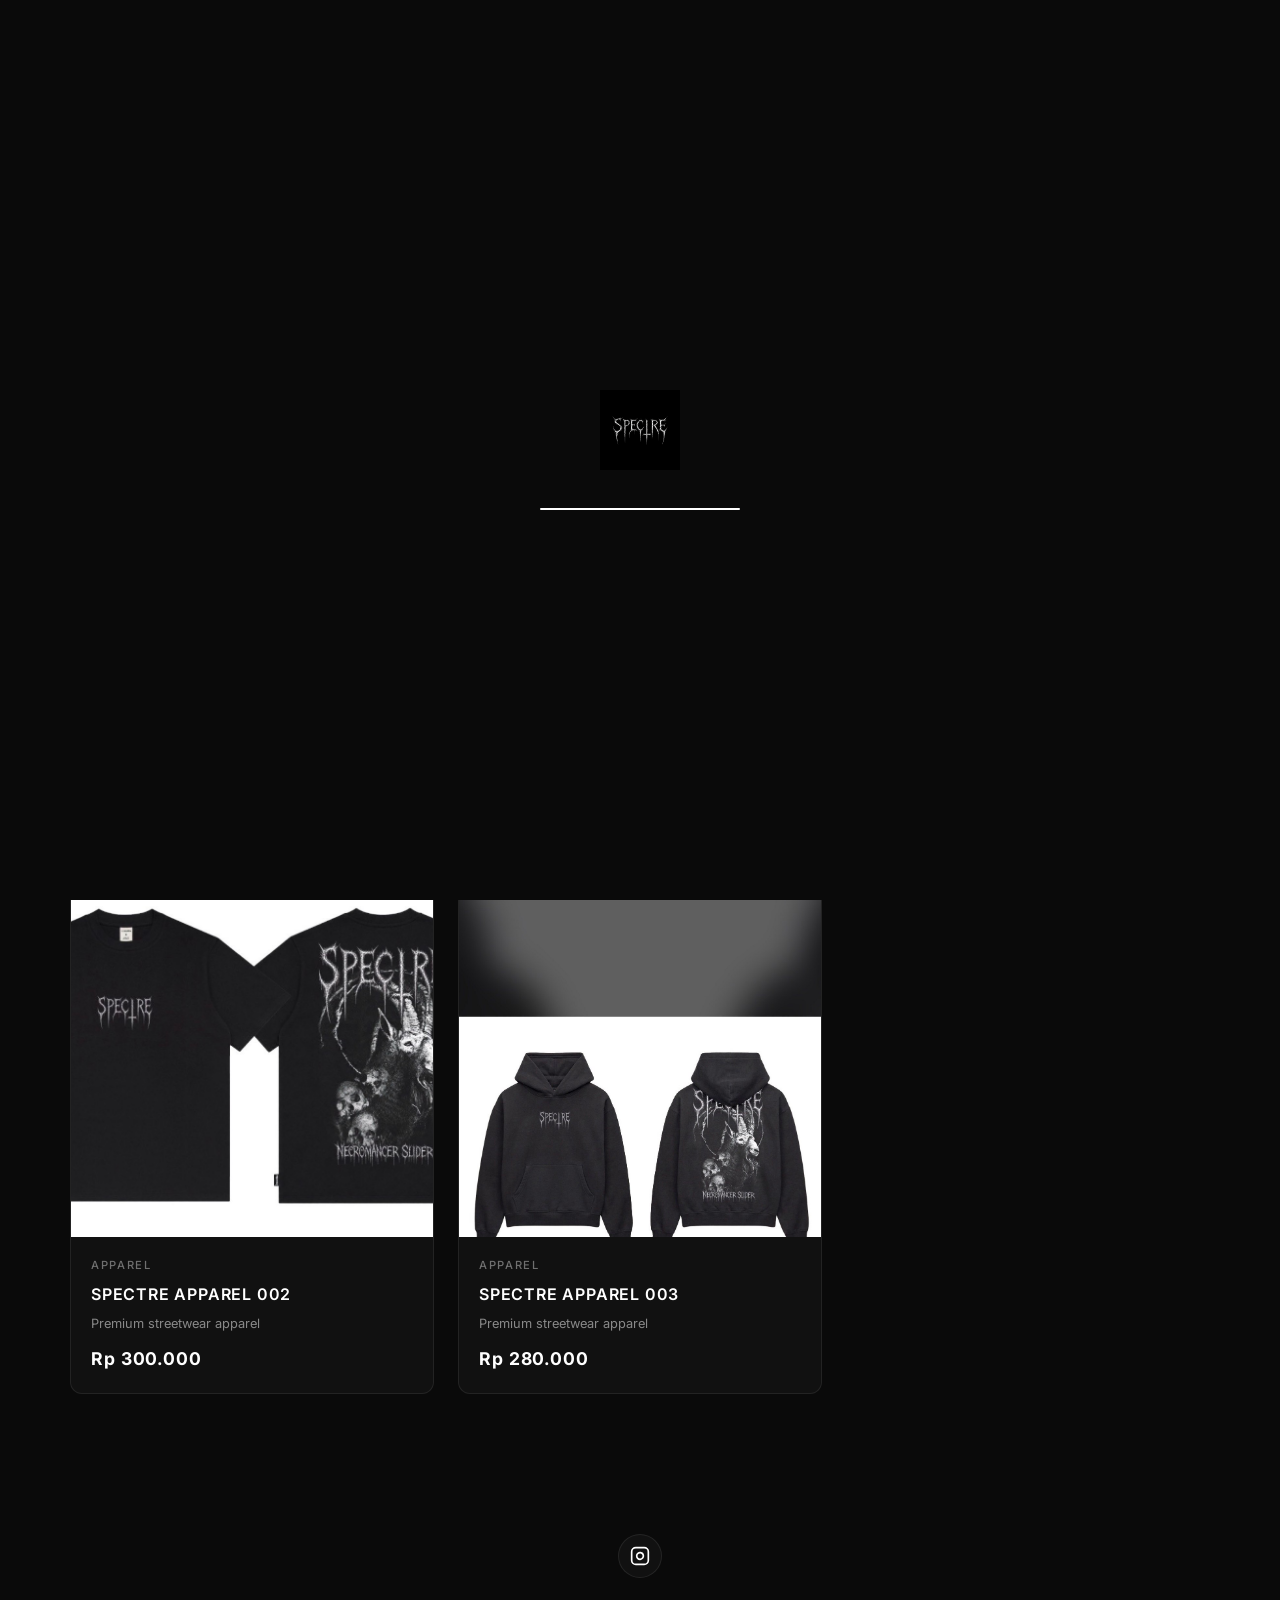
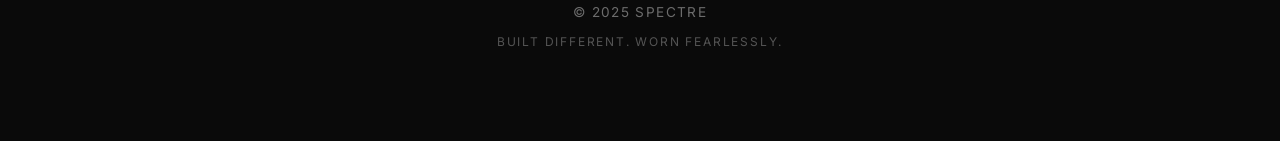
==== catalog.html @ 104fd8a3 "Add catalog page and product system" ====
<!DOCTYPE html>
<html lang="en">
<head>
    <meta charset="UTF-8">
    <meta name="viewport" content="width=device-width, initial-scale=1.0">
    <meta http-equiv="X-UA-Compatible" content="IE=edge">
    
    <!-- Primary Meta Tags -->
    <title>CATALOG | SPECTRE</title>
    <meta name="title" content="CATALOG | SPECTRE">
    <meta name="description" content="SPECTRE Catalog - Browse our complete collection of skateboards, apparel, stickers, and accessories. Built Different. Worn Fearlessly.">
    <meta name="keywords" content="SPECTRE, spectreskate, skateboarding, streetwear, skate decks, premium streetwear, catalog, shop">
    <meta name="author" content="SPECTRE">
    
    <!-- Canonical URL -->
    <link rel="canonical" href="https://spectreskate.com/catalog.html">
    
    <!-- Favicon -->
    <link rel="icon" type="image/png" sizes="32x32" href="assets/images/favicon-32x32.png">
    <link rel="icon" type="image/png" sizes="16x16" href="assets/images/favicon-16x16.png">
    <link rel="icon" type="image/x-icon" href="assets/images/favicon.ico">
    <link rel="apple-touch-icon" sizes="180x180" href="assets/images/apple-touch-icon.png">
    
    <!-- CSS -->
    <link rel="stylesheet" href="catalog.css">
    
    <!-- Preconnect for performance -->
    <link rel="preconnect" href="https://fonts.googleapis.com">
    <link rel="preconnect" href="https://fonts.gstatic.com" crossorigin>
    <link href="https://fonts.googleapis.com/css2?family=Inter:wght@300;400;500;600;700;800;900&display=swap" rel="stylesheet">
</head>
<body>
    <!-- Loading Screen -->
    <div id="loadingScreen">
        <div class="loading-content">
            <img src="assets/images/logo.png" alt="SPECTRE" class="loading-logo">
            <div class="loading-progress">
                <div class="progress-bar" id="loadingProgress"></div>
            </div>
        </div>
    </div>

    <!-- Background Effects -->
    <div class="background-effects">
        <div class="glow-effect"></div>
        <div class="particles" id="particles"></div>
    </div>

    <!-- Main Container -->
    <div class="container">
        <!-- Header -->
        <header class="catalog-header">
            <div class="header-nav">
                <a href="index.html" class="back-link">
                    <svg viewBox="0 0 24 24" fill="none" stroke="currentColor" stroke-width="2">
                        <path d="M19 12H5M12 19l-7-7 7-7"/>
                    </svg>
                    <span>BACK</span>
                </a>
                <h1 class="catalog-title">CATALOG</h1>
                <div class="header-spacer"></div>
            </div>
            
            <div class="catalog-subtitle">BUILT DIFFERENT. WORN FEARLESSLY.</div>
        </header>

        <!-- Category Filter -->
        <section class="category-filter">
            <button class="category-btn active" data-category="all">ALL</button>
            <button class="category-btn" data-category="decks">DECKS</button>
            <button class="category-btn" data-category="apparel">APPAREL</button>
            <button class="category-btn" data-category="stickers">STICKERS</button>
            <button class="category-btn" data-category="accessories">ACCESSORIES</button>
        </section>

        <!-- Products Grid -->
        <section class="products-section">
            <div class="products-grid" id="productsGrid">
                <!-- Products will be loaded dynamically -->
            </div>
        </section>

        <!-- Footer -->
        <footer class="catalog-footer">
            <div class="footer-social">
                <a href="#" class="footer-social-link" data-link="instagram" target="_blank" rel="noopener" aria-label="Instagram">
                    <svg viewBox="0 0 24 24" fill="none" stroke="currentColor" stroke-width="2">
                        <rect x="2" y="2" width="20" height="20" rx="5" ry="5"></rect>
                        <path d="M16 11.37A4 4 0 1 1 12.63 8 4 4 0 0 1 16 11.37z"></path>
                        <line x1="17.5" y1="6.5" x2="17.51" y2="6.5"></line>
                    </svg>
                </a>
                <a href="#" class="footer-social-link" data-link="direct-contact" target="_blank" rel="noopener" aria-label="WhatsApp">
                    <svg viewBox="0 0 24 24" fill="none" stroke="currentColor" stroke-width="2">
                        <path d="M21 11.5a8.38 8.38 0 0 1-.9 3.8 8.5 8.5 0 0 1-7.6 4.7 8.38 8.38 0 0 1-3.8-.9L3 21l1.9-5.7a8.38 8.38 0 0 1-.9-3.8 8.5 8.5 0 0 1 4.7-7.6 8.38 8.38 0 0 1 3.8-.9h.5a8.48 8.48 0 0 1 8 8v.5z"></path>
                    </svg>
                </a>
            </div>
            <p class="footer-text">&copy; 2025 SPECTRE</p>
            <p class="footer-tagline">Built Different. Worn Fearlessly.</p>
        </footer>
    </div>

    <!-- JavaScript -->
    <script src="catalog.js"></script>
</body>
</html>
---- catalog.css ----
/* Catalog Page Styles - Dark Luxury Aesthetic */

/* CSS Variables */
:root {
    --color-black: #0a0a0a;
    --color-dark-grey: #141414;
    --color-medium-grey: #1a1a1a;
    --color-light-grey: #2a2a2a;
    --color-white: #ffffff;
    --color-accent: #ffffff;
    
    --glass-bg: rgba(255, 255, 255, 0.03);
    --glass-border: rgba(255, 255, 255, 0.08);
    --glass-blur: 10px;
    
    --shadow-glow: 0 0 30px rgba(255, 255, 255, 0.05);
    --shadow-card: 0 4px 20px rgba(0, 0, 0, 0.3);
    
    --transition-fast: 0.2s ease;
    --transition-medium: 0.3s ease;
    --transition-slow: 0.5s ease;
}

/* Reset & Base Styles */
* {
    margin: 0;
    padding: 0;
    box-sizing: border-box;
}

html {
    scroll-behavior: smooth;
}

body {
    font-family: 'Inter', -apple-system, BlinkMacSystemFont, 'Segoe UI', Roboto, sans-serif;
    background: var(--color-black);
    color: var(--color-white);
    line-height: 1.6;
    overflow-x: hidden;
    min-height: 100vh;
}

/* Loading Screen */
#loadingScreen {
    position: fixed;
    top: 0;
    left: 0;
    width: 100%;
    height: 100%;
    background: var(--color-black);
    display: flex;
    align-items: center;
    justify-content: center;
    z-index: 9999;
    transition: opacity 0.5s ease, visibility 0.5s ease;
}

#loadingScreen.hidden {
    opacity: 0;
    visibility: hidden;
}

.loading-content {
    text-align: center;
}

.loading-logo {
    width: 80px;
    height: 80px;
    margin-bottom: 30px;
    animation: fadeIn 0.5s ease;
}

.loading-progress {
    width: 200px;
    height: 2px;
    background: var(--color-light-grey);
    border-radius: 1px;
    overflow: hidden;
}

.progress-bar {
    height: 100%;
    background: var(--color-white);
    width: 0%;
    transition: width 0.3s ease;
}

/* Background Effects */
.background-effects {
    position: fixed;
    top: 0;
    left: 0;
    width: 100%;
    height: 100%;
    pointer-events: none;
    z-index: 0;
}

.glow-effect {
    position: absolute;
    width: 600px;
    height: 600px;
    background: radial-gradient(circle, rgba(255, 255, 255, 0.02) 0%, transparent 70%);
    top: 50%;
    left: 50%;
    transform: translate(-50%, -50%);
    animation: pulse 8s ease-in-out infinite;
}

.particles {
    position: absolute;
    width: 100%;
    height: 100%;
}

.particle {
    position: absolute;
    width: 2px;
    height: 2px;
    background: rgba(255, 255, 255, 0.3);
    border-radius: 50%;
    animation: float 15s infinite;
}

/* Container */
.container {
    position: relative;
    max-width: 1200px;
    margin: 0 auto;
    padding: 60px 30px;
    z-index: 1;
}

/* Catalog Header */
.catalog-header {
    margin-bottom: 50px;
    animation: fadeInUp 0.6s ease 0.3s both;
}

.header-nav {
    display: flex;
    align-items: center;
    justify-content: space-between;
    margin-bottom: 30px;
}

.back-link {
    display: flex;
    align-items: center;
    gap: 10px;
    color: var(--color-white);
    text-decoration: none;
    font-size: 0.85rem;
    font-weight: 500;
    letter-spacing: 0.1em;
    text-transform: uppercase;
    transition: all var(--transition-medium);
}

.back-link:hover {
    opacity: 0.7;
}

.back-link svg {
    width: 20px;
    height: 20px;
}

.catalog-title {
    font-size: 3rem;
    font-weight: 800;
    letter-spacing: 0.2em;
    text-transform: uppercase;
    text-align: center;
    flex: 1;
}

.header-spacer {
    width: 80px;
}

.catalog-subtitle {
    font-size: 0.9rem;
    font-weight: 400;
    letter-spacing: 0.15em;
    text-align: center;
    color: rgba(255, 255, 255, 0.5);
    margin-top: 20px;
}

/* Category Filter */
.category-filter {
    display: flex;
    justify-content: center;
    gap: 12px;
    margin-bottom: 50px;
    flex-wrap: wrap;
    animation: fadeInUp 0.6s ease 0.4s both;
}

.category-btn {
    padding: 12px 28px;
    background: transparent;
    border: 1px solid var(--glass-border);
    color: var(--color-white);
    font-size: 0.8rem;
    font-weight: 500;
    letter-spacing: 0.1em;
    text-transform: uppercase;
    cursor: pointer;
    transition: all var(--transition-medium);
    backdrop-filter: blur(var(--glass-blur));
    -webkit-backdrop-filter: blur(var(--glass-blur));
}

.category-btn:hover {
    background: var(--glass-bg);
    border-color: rgba(255, 255, 255, 0.2);
}

.category-btn.active {
    background: var(--color-white);
    color: var(--color-black);
    border-color: var(--color-white);
}

/* Products Section */
.products-section {
    animation: fadeInUp 0.6s ease 0.5s both;
}

.products-grid {
    display: grid;
    grid-template-columns: repeat(auto-fill, minmax(280px, 1fr));
    gap: 24px;
}

/* Product Card */
.product-card {
    background: var(--glass-bg);
    border: 1px solid var(--glass-border);
    border-radius: 12px;
    overflow: hidden;
    backdrop-filter: blur(var(--glass-blur));
    -webkit-backdrop-filter: blur(var(--glass-blur));
    transition: all var(--transition-medium);
    cursor: pointer;
}

.product-card:hover {
    transform: translateY(-8px);
    border-color: rgba(255, 255, 255, 0.2);
    box-shadow: var(--shadow-glow);
}

.product-image {
    aspect-ratio: 1;
    background: var(--color-dark-grey);
    overflow: hidden;
    position: relative;
}

.product-image img {
    width: 100%;
    height: 100%;
    object-fit: cover;
    transition: transform var(--transition-medium);
}

.product-card:hover .product-image img {
    transform: scale(1.05);
}

.product-placeholder {
    width: 100%;
    height: 100%;
    display: flex;
    align-items: center;
    justify-content: center;
    background: linear-gradient(135deg, rgba(255, 255, 255, 0.02) 0%, transparent 50%);
}

.product-placeholder span {
    font-size: 0.65rem;
    font-weight: 600;
    letter-spacing: 0.2em;
    color: rgba(255, 255, 255, 0.3);
    text-transform: uppercase;
}

.product-info {
    padding: 20px;
}

.product-category {
    font-size: 0.7rem;
    font-weight: 500;
    letter-spacing: 0.15em;
    text-transform: uppercase;
    color: rgba(255, 255, 255, 0.4);
    margin-bottom: 8px;
}

.product-name {
    font-size: 1rem;
    font-weight: 600;
    letter-spacing: 0.05em;
    margin-bottom: 8px;
    line-height: 1.4;
}

.product-description {
    font-size: 0.8rem;
    color: rgba(255, 255, 255, 0.5);
    margin-bottom: 12px;
    line-height: 1.5;
}

.product-price {
    font-size: 1.1rem;
    font-weight: 700;
    letter-spacing: 0.05em;
    color: var(--color-white);
}

/* Footer */
.catalog-footer {
    text-align: center;
    padding: 60px 20px 30px;
    margin-top: 80px;
    animation: fadeInUp 0.6s ease 0.6s both;
}

.footer-social {
    display: flex;
    justify-content: center;
    gap: 24px;
    margin-bottom: 24px;
}

.footer-social-link {
    display: flex;
    align-items: center;
    justify-content: center;
    width: 44px;
    height: 44px;
    background: var(--glass-bg);
    border: 1px solid var(--glass-border);
    border-radius: 50%;
    color: var(--color-white);
    text-decoration: none;
    backdrop-filter: blur(var(--glass-blur));
    -webkit-backdrop-filter: blur(var(--glass-blur));
    transition: all var(--transition-medium);
}

.footer-social-link:hover {
    background: rgba(255, 255, 255, 0.08);
    border-color: rgba(255, 255, 255, 0.25);
    transform: translateY(-4px);
}

.footer-social-link svg {
    width: 20px;
    height: 20px;
    stroke: var(--color-white);
}

.footer-text {
    font-size: 0.85rem;
    color: rgba(255, 255, 255, 0.4);
    margin-bottom: 8px;
    letter-spacing: 0.1em;
}

.footer-tagline {
    font-size: 0.75rem;
    color: rgba(255, 255, 255, 0.3);
    letter-spacing: 0.15em;
    text-transform: uppercase;
}

/* Animations */
@keyframes fadeIn {
    from {
        opacity: 0;
    }
    to {
        opacity: 1;
    }
}

@keyframes fadeInUp {
    from {
        opacity: 0;
        transform: translateY(30px);
    }
    to {
        opacity: 1;
        transform: translateY(0);
    }
}

@keyframes pulse {
    0%, 100% {
        opacity: 0.5;
        transform: translate(-50%, -50%) scale(1);
    }
    50% {
        opacity: 0.8;
        transform: translate(-50%, -50%) scale(1.1);
    }
}

@keyframes float {
    0%, 100% {
        transform: translateY(0) translateX(0);
        opacity: 0.3;
    }
    25% {
        transform: translateY(-100px) translateX(50px);
        opacity: 0.5;
    }
    50% {
        transform: translateY(-200px) translateX(-50px);
        opacity: 0.3;
    }
    75% {
        transform: translateY(-100px) translateX(-100px);
        opacity: 0.5;
    }
}

/* Scrollbar */
::-webkit-scrollbar {
    width: 6px;
}

::-webkit-scrollbar-track {
    background: var(--color-dark-grey);
}

::-webkit-scrollbar-thumb {
    background: var(--color-light-grey);
    border-radius: 3px;
}

::-webkit-scrollbar-thumb:hover {
    background: rgba(255, 255, 255, 0.2);
}

/* Responsive Design */
@media (max-width: 768px) {
    .container {
        padding: 40px 20px;
    }
    
    .catalog-title {
        font-size: 2rem;
    }
    
    .header-nav {
        flex-direction: column;
        gap: 20px;
    }
    
    .header-spacer {
        display: none;
    }
    
    .back-link {
        align-self: flex-start;
    }
    
    .category-filter {
        gap: 8px;
    }
    
    .category-btn {
        padding: 10px 20px;
        font-size: 0.75rem;
    }
    
    .products-grid {
        grid-template-columns: repeat(auto-fill, minmax(250px, 1fr));
        gap: 16px;
    }
}

@media (max-width: 480px) {
    .catalog-title {
        font-size: 1.8rem;
    }
    
    .products-grid {
        grid-template-columns: 1fr;
    }
    
    .category-btn {
        padding: 10px 16px;
        font-size: 0.7rem;
    }
}
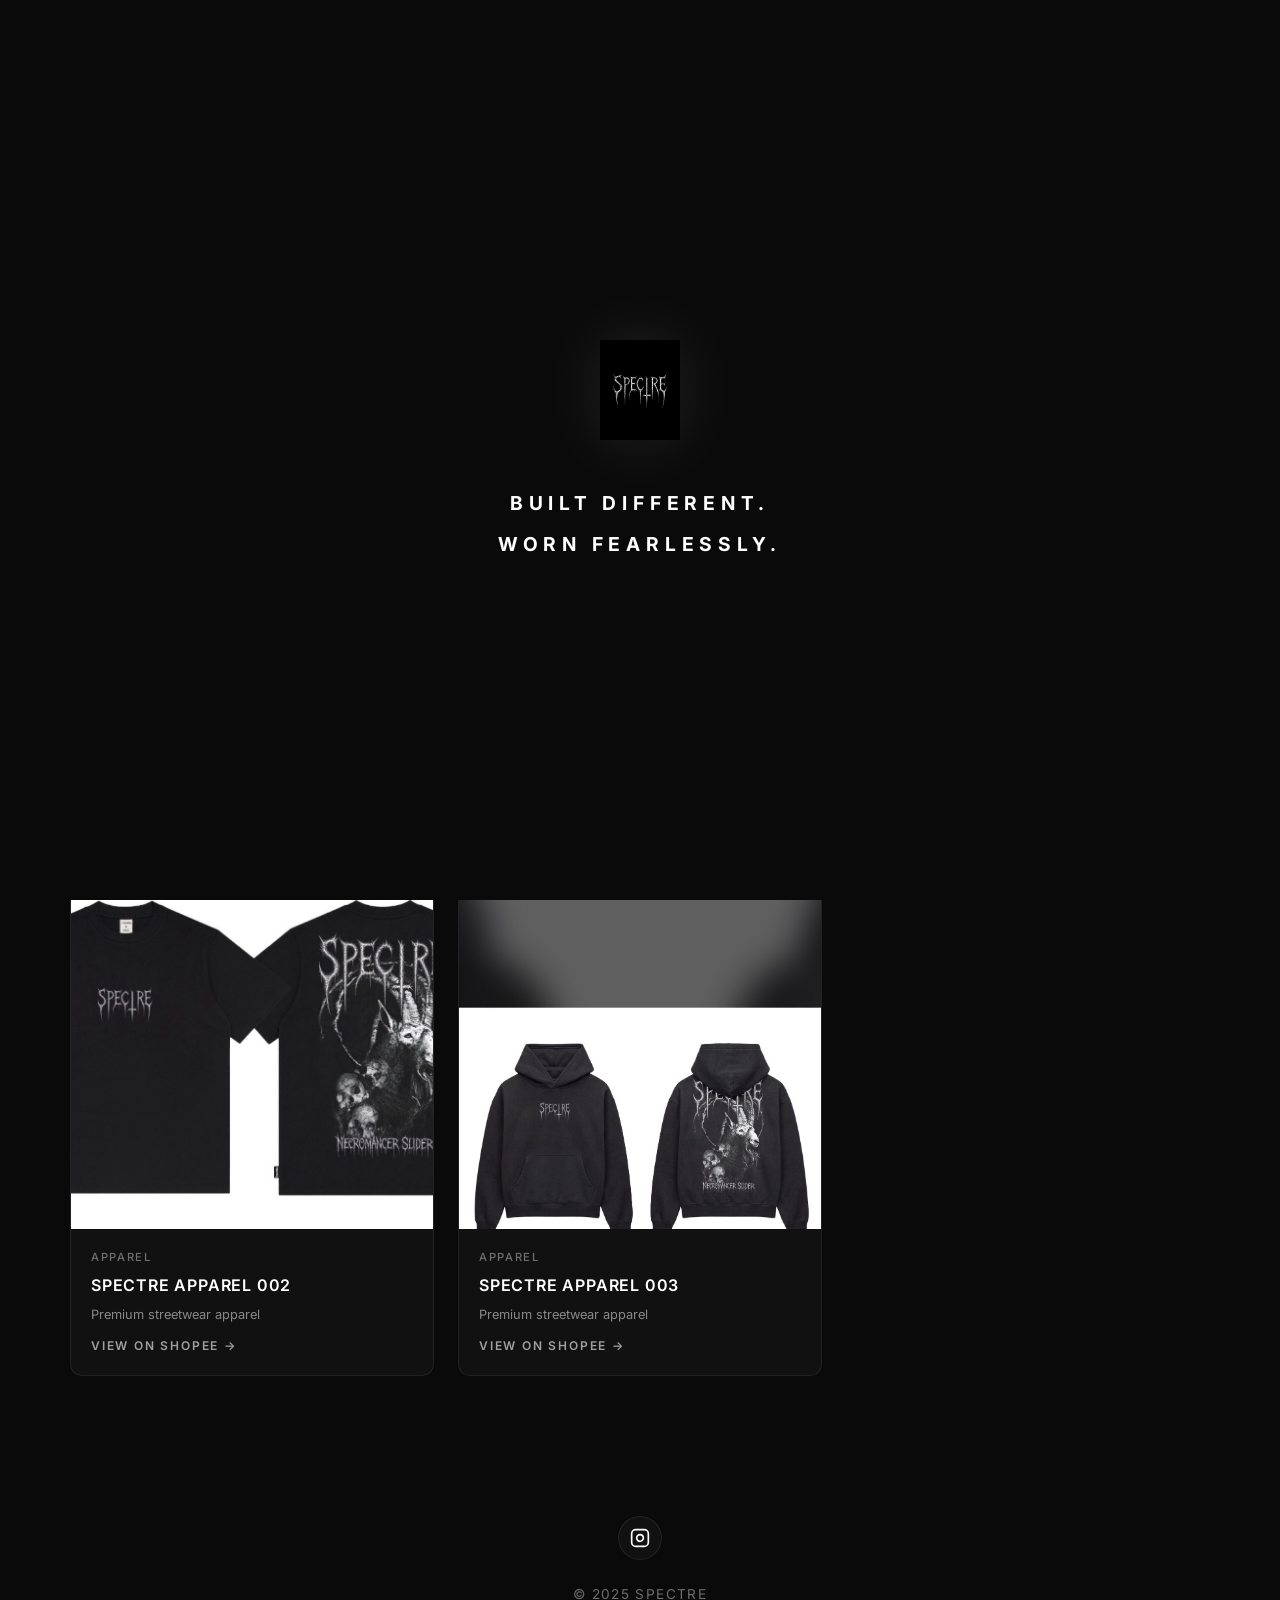
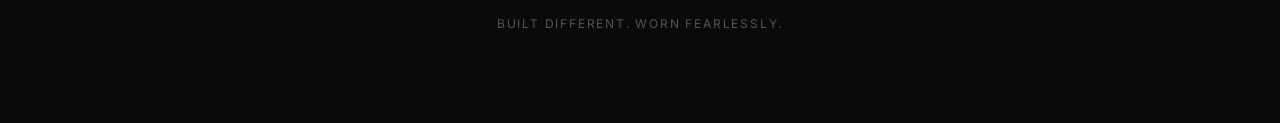
==== commit dc0ff276: "Add catalog and Instagram showcase" ====
--- a/catalog.html
+++ b/catalog.html
@@ -34,8 +34,9 @@
     <div id="loadingScreen">
         <div class="loading-content">
             <img src="assets/images/logo.png" alt="SPECTRE" class="loading-logo">
-            <div class="loading-progress">
-                <div class="progress-bar" id="loadingProgress"></div>
+            <div class="loading-text">
+                <p class="loading-line-1">BUILT DIFFERENT.</p>
+                <p class="loading-line-2">WORN FEARLESSLY.</p>
             </div>
         </div>
     </div>
--- a/catalog.css
+++ b/catalog.css
@@ -41,7 +41,7 @@
     min-height: 100vh;
 }
 
-/* Loading Screen */
+/* Loading Screen - Cinematic Intro */
 #loadingScreen {
     position: fixed;
     top: 0;
@@ -50,10 +50,11 @@
     height: 100%;
     background: var(--color-black);
     display: flex;
+    flex-direction: column;
+    justify-content: center;
     align-items: center;
-    justify-content: center;
     z-index: 9999;
-    transition: opacity 0.5s ease, visibility 0.5s ease;
+    transition: opacity 0.8s ease, visibility 0.8s ease;
 }
 
 #loadingScreen.hidden {
@@ -63,28 +64,85 @@
 
 .loading-content {
     text-align: center;
+    opacity: 0;
+    animation: fadeIn 0.8s ease forwards;
 }
 
 .loading-logo {
-    width: 80px;
-    height: 80px;
-    margin-bottom: 30px;
-    animation: fadeIn 0.5s ease;
-}
-
-.loading-progress {
-    width: 200px;
-    height: 2px;
-    background: var(--color-light-grey);
-    border-radius: 1px;
-    overflow: hidden;
-}
-
-.progress-bar {
-    height: 100%;
-    background: var(--color-white);
-    width: 0%;
-    transition: width 0.3s ease;
+    width: 100px;
+    height: 100px;
+    margin-bottom: 40px;
+    object-fit: contain;
+    filter: drop-shadow(0 0 30px rgba(255, 255, 255, 0.1));
+    opacity: 0;
+    animation: logoFadeIn 0.8s ease 0.3s forwards;
+}
+
+.loading-text {
+    opacity: 0;
+    animation: textFadeIn 0.8s ease 0.6s forwards;
+}
+
+.loading-line-1 {
+    font-size: 1.2rem;
+    font-weight: 700;
+    letter-spacing: 0.3em;
+    text-transform: uppercase;
+    color: var(--color-white);
+    margin-bottom: 10px;
+    opacity: 0;
+    animation: lineFadeIn 0.6s ease 0.9s forwards;
+}
+
+.loading-line-2 {
+    font-size: 1.2rem;
+    font-weight: 700;
+    letter-spacing: 0.3em;
+    text-transform: uppercase;
+    color: var(--color-white);
+    opacity: 0;
+    animation: lineFadeIn 0.6s ease 1.1s forwards;
+}
+
+/* Cinematic Animations */
+@keyframes fadeIn {
+    from {
+        opacity: 0;
+    }
+    to {
+        opacity: 1;
+    }
+}
+
+@keyframes logoFadeIn {
+    from {
+        opacity: 0;
+        transform: scale(0.95);
+    }
+    to {
+        opacity: 1;
+        transform: scale(1);
+    }
+}
+
+@keyframes textFadeIn {
+    from {
+        opacity: 0;
+    }
+    to {
+        opacity: 1;
+    }
+}
+
+@keyframes lineFadeIn {
+    from {
+        opacity: 0;
+        transform: translateY(10px);
+    }
+    to {
+        opacity: 1;
+        transform: translateY(0);
+    }
 }
 
 /* Background Effects */
@@ -247,6 +305,9 @@
     -webkit-backdrop-filter: blur(var(--glass-blur));
     transition: all var(--transition-medium);
     cursor: pointer;
+    text-decoration: none;
+    color: inherit;
+    display: block;
 }
 
 .product-card:hover {
@@ -318,11 +379,19 @@
     line-height: 1.5;
 }
 
-.product-price {
-    font-size: 1.1rem;
-    font-weight: 700;
-    letter-spacing: 0.05em;
-    color: var(--color-white);
+.product-cta {
+    font-size: 0.75rem;
+    font-weight: 600;
+    letter-spacing: 0.15em;
+    text-transform: uppercase;
+    color: rgba(255, 255, 255, 0.6);
+    margin-top: 8px;
+    transition: all var(--transition-medium);
+}
+
+.product-card:hover .product-cta {
+    color: var(--color-white);
+    transform: translateX(4px);
 }
 
 /* Footer */
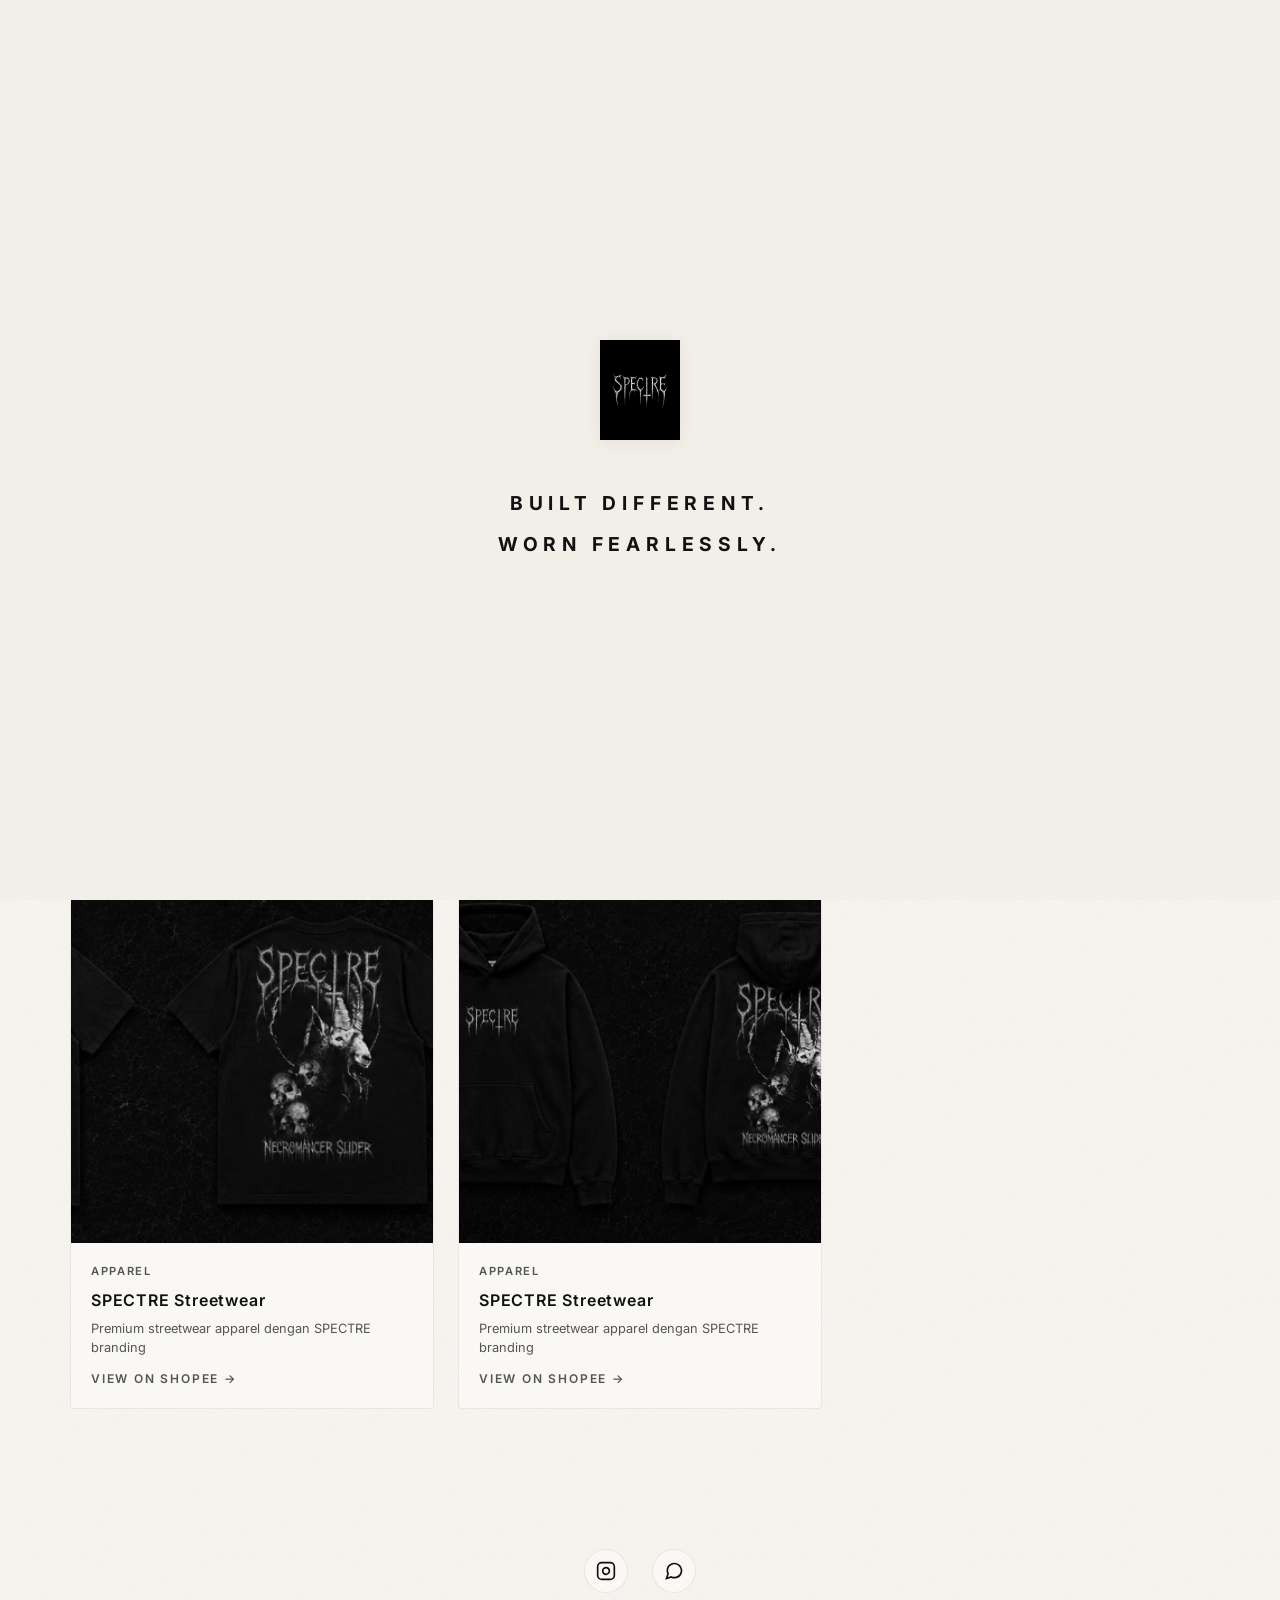
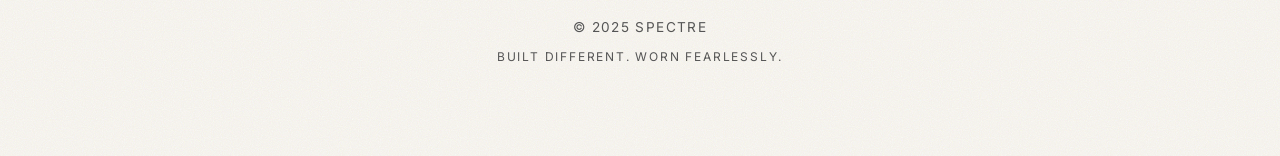
==== commit 33531833: "Update catalog and styles" ====
--- a/catalog.html
+++ b/catalog.html
@@ -16,10 +16,7 @@
     <link rel="canonical" href="https://spectreskate.com/catalog.html">
     
     <!-- Favicon -->
-    <link rel="icon" type="image/png" sizes="32x32" href="assets/images/favicon-32x32.png">
-    <link rel="icon" type="image/png" sizes="16x16" href="assets/images/favicon-16x16.png">
-    <link rel="icon" type="image/x-icon" href="assets/images/favicon.ico">
-    <link rel="apple-touch-icon" sizes="180x180" href="assets/images/apple-touch-icon.png">
+    <!-- TODO: Create favicon files after updating main logo to dark charcoal (#111111) on transparent background -->
     
     <!-- CSS -->
     <link rel="stylesheet" href="catalog.css">
--- a/catalog.css
+++ b/catalog.css
@@ -1,24 +1,24 @@
-/* Catalog Page Styles - Dark Luxury Aesthetic */
-
-/* CSS Variables */
+/* Catalog Page Styles - Bone-White Editorial Aesthetic */
+
+/* CSS Variables - Bone-White Color System */
 :root {
-    --color-black: #0a0a0a;
-    --color-dark-grey: #141414;
-    --color-medium-grey: #1a1a1a;
-    --color-light-grey: #2a2a2a;
-    --color-white: #ffffff;
-    --color-accent: #ffffff;
-    
-    --glass-bg: rgba(255, 255, 255, 0.03);
-    --glass-border: rgba(255, 255, 255, 0.08);
-    --glass-blur: 10px;
-    
-    --shadow-glow: 0 0 30px rgba(255, 255, 255, 0.05);
-    --shadow-card: 0 4px 20px rgba(0, 0, 0, 0.3);
-    
-    --transition-fast: 0.2s ease;
-    --transition-medium: 0.3s ease;
-    --transition-slow: 0.5s ease;
+    --color-primary-bg: #F2EFE8;
+    --color-primary-text: #111111;
+    --color-secondary-text: #555555;
+    --color-card-bg: #FAF8F4;
+    --color-border: rgba(17, 17, 17, 0.08);
+    --color-border-hover: rgba(17, 17, 17, 0.15);
+    --color-accent: #111111;
+    
+    --card-bg: var(--color-card-bg);
+    --card-border: var(--color-border);
+    
+    --shadow-subtle: 0 2px 8px rgba(17, 17, 17, 0.04);
+    --shadow-hover: 0 8px 24px rgba(17, 17, 17, 0.08);
+    
+    --transition-fast: 0.25s ease;
+    --transition-medium: 0.4s ease;
+    --transition-slow: 0.6s ease;
 }
 
 /* Reset & Base Styles */
@@ -34,11 +34,15 @@
 
 body {
     font-family: 'Inter', -apple-system, BlinkMacSystemFont, 'Segoe UI', Roboto, sans-serif;
-    background: var(--color-black);
-    color: var(--color-white);
+    background: var(--color-primary-bg);
+    color: var(--color-primary-text);
     line-height: 1.6;
     overflow-x: hidden;
     min-height: 100vh;
+    /* Subtle paper grain texture */
+    background-image: url("data:image/svg+xml,%3Csvg viewBox='0 0 256 256' xmlns='http://www.w3.org/2000/svg'%3E%3Cfilter id='noise'%3E%3CfeTurbulence type='fractalNoise' baseFrequency='0.9' numOctaves='4' stitchTiles='stitch'/%3E%3C/filter%3E%3Crect width='100%25' height='100%25' filter='url(%23noise)'/%3E%3C/svg%3E");
+    background-blend-mode: overlay;
+    background-size: 256px 256px;
 }
 
 /* Loading Screen - Cinematic Intro */
@@ -48,7 +52,7 @@
     left: 0;
     width: 100%;
     height: 100%;
-    background: var(--color-black);
+    background: var(--color-primary-bg);
     display: flex;
     flex-direction: column;
     justify-content: center;
@@ -73,7 +77,7 @@
     height: 100px;
     margin-bottom: 40px;
     object-fit: contain;
-    filter: drop-shadow(0 0 30px rgba(255, 255, 255, 0.1));
+    filter: drop-shadow(0 2px 8px rgba(17, 17, 17, 0.06));
     opacity: 0;
     animation: logoFadeIn 0.8s ease 0.3s forwards;
 }
@@ -88,7 +92,7 @@
     font-weight: 700;
     letter-spacing: 0.3em;
     text-transform: uppercase;
-    color: var(--color-white);
+    color: var(--color-primary-text);
     margin-bottom: 10px;
     opacity: 0;
     animation: lineFadeIn 0.6s ease 0.9s forwards;
@@ -99,7 +103,7 @@
     font-weight: 700;
     letter-spacing: 0.3em;
     text-transform: uppercase;
-    color: var(--color-white);
+    color: var(--color-primary-text);
     opacity: 0;
     animation: lineFadeIn 0.6s ease 1.1s forwards;
 }
@@ -158,13 +162,13 @@
 
 .glow-effect {
     position: absolute;
-    width: 600px;
-    height: 600px;
-    background: radial-gradient(circle, rgba(255, 255, 255, 0.02) 0%, transparent 70%);
+    width: 800px;
+    height: 800px;
+    background: radial-gradient(circle, rgba(17, 17, 17, 0.02) 0%, transparent 70%);
     top: 50%;
     left: 50%;
     transform: translate(-50%, -50%);
-    animation: pulse 8s ease-in-out infinite;
+    animation: pulse 12s ease-in-out infinite;
 }
 
 .particles {
@@ -177,7 +181,7 @@
     position: absolute;
     width: 2px;
     height: 2px;
-    background: rgba(255, 255, 255, 0.3);
+    background: rgba(17, 17, 17, 0.2);
     border-radius: 50%;
     animation: float 15s infinite;
 }
@@ -208,11 +212,11 @@
     display: flex;
     align-items: center;
     gap: 10px;
-    color: var(--color-white);
+    color: var(--color-primary-text);
     text-decoration: none;
     font-size: 0.85rem;
-    font-weight: 500;
-    letter-spacing: 0.1em;
+    font-weight: 600;
+    letter-spacing: 0.12em;
     text-transform: uppercase;
     transition: all var(--transition-medium);
 }
@@ -224,15 +228,17 @@
 .back-link svg {
     width: 20px;
     height: 20px;
+    stroke: var(--color-primary-text);
 }
 
 .catalog-title {
-    font-size: 3rem;
-    font-weight: 800;
-    letter-spacing: 0.2em;
+    font-size: 2.8rem;
+    font-weight: 900;
+    letter-spacing: 0.3em;
     text-transform: uppercase;
     text-align: center;
     flex: 1;
+    color: var(--color-primary-text);
 }
 
 .header-spacer {
@@ -244,7 +250,7 @@
     font-weight: 400;
     letter-spacing: 0.15em;
     text-align: center;
-    color: rgba(255, 255, 255, 0.5);
+    color: var(--color-secondary-text);
     margin-top: 20px;
 }
 
@@ -261,27 +267,25 @@
 .category-btn {
     padding: 12px 28px;
     background: transparent;
-    border: 1px solid var(--glass-border);
-    color: var(--color-white);
+    border: 1px solid var(--color-border);
+    color: var(--color-primary-text);
     font-size: 0.8rem;
-    font-weight: 500;
-    letter-spacing: 0.1em;
+    font-weight: 600;
+    letter-spacing: 0.12em;
     text-transform: uppercase;
     cursor: pointer;
     transition: all var(--transition-medium);
-    backdrop-filter: blur(var(--glass-blur));
-    -webkit-backdrop-filter: blur(var(--glass-blur));
 }
 
 .category-btn:hover {
-    background: var(--glass-bg);
-    border-color: rgba(255, 255, 255, 0.2);
+    background: var(--color-card-bg);
+    border-color: var(--color-border-hover);
 }
 
 .category-btn.active {
-    background: var(--color-white);
-    color: var(--color-black);
-    border-color: var(--color-white);
+    background: var(--color-primary-text);
+    color: var(--color-primary-bg);
+    border-color: var(--color-primary-text);
 }
 
 /* Products Section */
@@ -297,12 +301,10 @@
 
 /* Product Card */
 .product-card {
-    background: var(--glass-bg);
-    border: 1px solid var(--glass-border);
-    border-radius: 12px;
+    background: var(--color-card-bg);
+    border: 1px solid var(--color-border);
+    border-radius: 4px;
     overflow: hidden;
-    backdrop-filter: blur(var(--glass-blur));
-    -webkit-backdrop-filter: blur(var(--glass-blur));
     transition: all var(--transition-medium);
     cursor: pointer;
     text-decoration: none;
@@ -311,14 +313,14 @@
 }
 
 .product-card:hover {
-    transform: translateY(-8px);
-    border-color: rgba(255, 255, 255, 0.2);
-    box-shadow: var(--shadow-glow);
+    transform: translateY(-4px);
+    border-color: var(--color-border-hover);
+    box-shadow: var(--shadow-hover);
 }
 
 .product-image {
     aspect-ratio: 1;
-    background: var(--color-dark-grey);
+    background: var(--color-primary-bg);
     overflow: hidden;
     position: relative;
 }
@@ -340,14 +342,14 @@
     display: flex;
     align-items: center;
     justify-content: center;
-    background: linear-gradient(135deg, rgba(255, 255, 255, 0.02) 0%, transparent 50%);
+    background: linear-gradient(135deg, rgba(17, 17, 17, 0.02) 0%, transparent 50%);
 }
 
 .product-placeholder span {
     font-size: 0.65rem;
     font-weight: 600;
     letter-spacing: 0.2em;
-    color: rgba(255, 255, 255, 0.3);
+    color: var(--color-secondary-text);
     text-transform: uppercase;
 }
 
@@ -357,10 +359,10 @@
 
 .product-category {
     font-size: 0.7rem;
-    font-weight: 500;
+    font-weight: 600;
     letter-spacing: 0.15em;
     text-transform: uppercase;
-    color: rgba(255, 255, 255, 0.4);
+    color: var(--color-secondary-text);
     margin-bottom: 8px;
 }
 
@@ -374,7 +376,7 @@
 
 .product-description {
     font-size: 0.8rem;
-    color: rgba(255, 255, 255, 0.5);
+    color: var(--color-secondary-text);
     margin-bottom: 12px;
     line-height: 1.5;
 }
@@ -384,13 +386,13 @@
     font-weight: 600;
     letter-spacing: 0.15em;
     text-transform: uppercase;
-    color: rgba(255, 255, 255, 0.6);
+    color: var(--color-secondary-text);
     margin-top: 8px;
     transition: all var(--transition-medium);
 }
 
 .product-card:hover .product-cta {
-    color: var(--color-white);
+    color: var(--color-primary-text);
     transform: translateX(4px);
 }
 
@@ -415,38 +417,36 @@
     justify-content: center;
     width: 44px;
     height: 44px;
-    background: var(--glass-bg);
-    border: 1px solid var(--glass-border);
+    background: var(--color-card-bg);
+    border: 1px solid var(--color-border);
     border-radius: 50%;
-    color: var(--color-white);
+    color: var(--color-primary-text);
     text-decoration: none;
-    backdrop-filter: blur(var(--glass-blur));
-    -webkit-backdrop-filter: blur(var(--glass-blur));
     transition: all var(--transition-medium);
 }
 
 .footer-social-link:hover {
-    background: rgba(255, 255, 255, 0.08);
-    border-color: rgba(255, 255, 255, 0.25);
+    border-color: var(--color-border-hover);
     transform: translateY(-4px);
+    box-shadow: var(--shadow-hover);
 }
 
 .footer-social-link svg {
     width: 20px;
     height: 20px;
-    stroke: var(--color-white);
+    stroke: var(--color-primary-text);
 }
 
 .footer-text {
     font-size: 0.85rem;
-    color: rgba(255, 255, 255, 0.4);
+    color: var(--color-secondary-text);
     margin-bottom: 8px;
     letter-spacing: 0.1em;
 }
 
 .footer-tagline {
     font-size: 0.75rem;
-    color: rgba(255, 255, 255, 0.3);
+    color: var(--color-secondary-text);
     letter-spacing: 0.15em;
     text-transform: uppercase;
 }
@@ -508,16 +508,16 @@
 }
 
 ::-webkit-scrollbar-track {
-    background: var(--color-dark-grey);
+    background: var(--color-primary-bg);
 }
 
 ::-webkit-scrollbar-thumb {
-    background: var(--color-light-grey);
+    background: var(--color-border);
     border-radius: 3px;
 }
 
 ::-webkit-scrollbar-thumb:hover {
-    background: rgba(255, 255, 255, 0.2);
+    background: var(--color-border-hover);
 }
 
 /* Responsive Design */
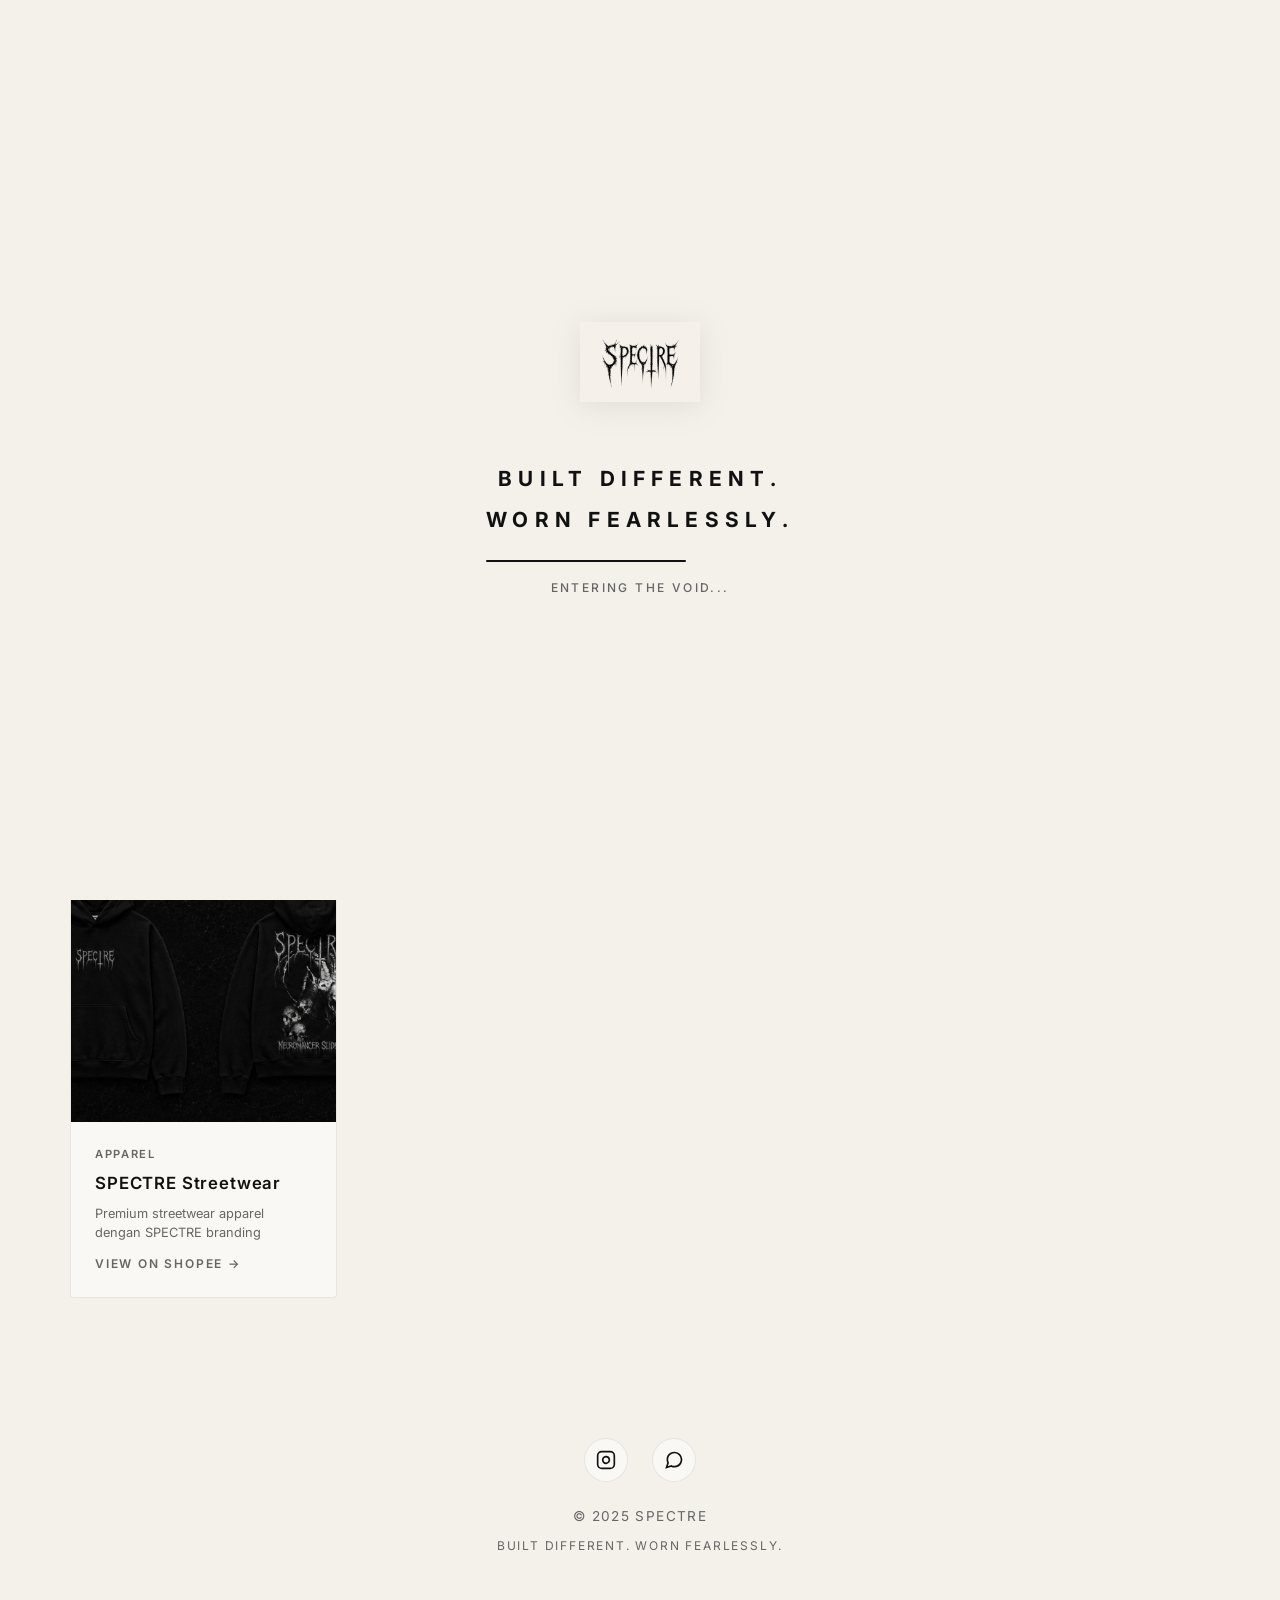
==== commit a8cd1463: "Initial commit" ====
--- a/catalog.html
+++ b/catalog.html
@@ -35,6 +35,10 @@
                 <p class="loading-line-1">BUILT DIFFERENT.</p>
                 <p class="loading-line-2">WORN FEARLESSLY.</p>
             </div>
+            <div class="loading-bar-container">
+                <div class="loading-bar"></div>
+            </div>
+            <p class="loading-status">ENTERING THE VOID...</p>
         </div>
     </div>
 
--- a/catalog.css
+++ b/catalog.css
@@ -1,20 +1,22 @@
 /* Catalog Page Styles - Bone-White Editorial Aesthetic */
 
-/* CSS Variables - Bone-White Color System */
+/* CSS Variables - Premium Editorial Color System */
 :root {
-    --color-primary-bg: #F2EFE8;
+    --color-primary-bg: #F4F1EB;
+    --color-secondary-bg: #ECE6DB;
     --color-primary-text: #111111;
-    --color-secondary-text: #555555;
+    --color-secondary-text: #666666;
     --color-card-bg: #FAF8F4;
-    --color-border: rgba(17, 17, 17, 0.08);
-    --color-border-hover: rgba(17, 17, 17, 0.15);
-    --color-accent: #111111;
+    --color-border: rgba(0, 0, 0, 0.08);
+    --color-border-hover: rgba(0, 0, 0, 0.12);
+    --color-accent: #A6FF00;
     
     --card-bg: var(--color-card-bg);
     --card-border: var(--color-border);
     
-    --shadow-subtle: 0 2px 8px rgba(17, 17, 17, 0.04);
-    --shadow-hover: 0 8px 24px rgba(17, 17, 17, 0.08);
+    --shadow-subtle: 0 2px 8px rgba(0, 0, 0, 0.04);
+    --shadow-hover: 0 8px 24px rgba(0, 0, 0, 0.08);
+    --shadow-lift: 0 12px 32px rgba(0, 0, 0, 0.12);
     
     --transition-fast: 0.25s ease;
     --transition-medium: 0.4s ease;
@@ -39,9 +41,21 @@
     line-height: 1.6;
     overflow-x: hidden;
     min-height: 100vh;
-    /* Subtle paper grain texture */
-    background-image: url("data:image/svg+xml,%3Csvg viewBox='0 0 256 256' xmlns='http://www.w3.org/2000/svg'%3E%3Cfilter id='noise'%3E%3CfeTurbulence type='fractalNoise' baseFrequency='0.9' numOctaves='4' stitchTiles='stitch'/%3E%3C/filter%3E%3Crect width='100%25' height='100%25' filter='url(%23noise)'/%3E%3C/svg%3E");
-    background-blend-mode: overlay;
+    position: relative;
+}
+
+/* Subtle Paper Grain Texture Overlay */
+body::before {
+    content: '';
+    position: fixed;
+    top: 0;
+    left: 0;
+    width: 100%;
+    height: 100%;
+    pointer-events: none;
+    z-index: 9999;
+    opacity: 0.03;
+    background-image: url("data:image/svg+xml,%3Csvg viewBox='0 0 256 256' xmlns='http://www.w3.org/2000/svg'%3E%3Cfilter id='noise'%3E%3CfeTurbulence type='fractalNoise' baseFrequency='0.8' numOctaves='4' stitchTiles='stitch'/%3E%3C/filter%3E%3Crect width='100%25' height='100%25' filter='url(%23noise)'/%3E%3C/svg%3E");
     background-size: 256px 256px;
 }
 
@@ -73,11 +87,11 @@
 }
 
 .loading-logo {
-    width: 100px;
-    height: 100px;
-    margin-bottom: 40px;
+    width: 120px;
+    height: 120px;
+    margin-bottom: 32px;
     object-fit: contain;
-    filter: drop-shadow(0 2px 8px rgba(17, 17, 17, 0.06));
+    filter: drop-shadow(0 4px 16px rgba(0, 0, 0, 0.08));
     opacity: 0;
     animation: logoFadeIn 0.8s ease 0.3s forwards;
 }
@@ -85,27 +99,57 @@
 .loading-text {
     opacity: 0;
     animation: textFadeIn 0.8s ease 0.6s forwards;
+    margin-bottom: 24px;
 }
 
 .loading-line-1 {
-    font-size: 1.2rem;
+    font-size: 1.3rem;
     font-weight: 700;
     letter-spacing: 0.3em;
     text-transform: uppercase;
     color: var(--color-primary-text);
-    margin-bottom: 10px;
+    margin-bottom: 8px;
     opacity: 0;
     animation: lineFadeIn 0.6s ease 0.9s forwards;
 }
 
 .loading-line-2 {
-    font-size: 1.2rem;
+    font-size: 1.3rem;
     font-weight: 700;
     letter-spacing: 0.3em;
     text-transform: uppercase;
     color: var(--color-primary-text);
+    margin-bottom: 24px;
     opacity: 0;
     animation: lineFadeIn 0.6s ease 1.1s forwards;
+}
+
+.loading-bar-container {
+    width: 200px;
+    height: 2px;
+    background: var(--color-border);
+    border-radius: 1px;
+    overflow: hidden;
+    opacity: 0;
+    animation: fadeIn 0.6s ease 1.3s forwards;
+}
+
+.loading-bar {
+    width: 0%;
+    height: 100%;
+    background: var(--color-primary-text);
+    animation: loadingProgress 1.5s ease-in-out 1.4s forwards;
+}
+
+.loading-status {
+    font-size: 0.75rem;
+    font-weight: 500;
+    letter-spacing: 0.2em;
+    text-transform: uppercase;
+    color: var(--color-secondary-text);
+    margin-top: 16px;
+    opacity: 0;
+    animation: fadeIn 0.6s ease 1.5s forwards;
 }
 
 /* Cinematic Animations */
@@ -199,6 +243,12 @@
 .catalog-header {
     margin-bottom: 50px;
     animation: fadeInUp 0.6s ease 0.3s both;
+    position: sticky;
+    top: 0;
+    z-index: 100;
+    background: var(--color-primary-bg);
+    padding: 20px 0;
+    border-bottom: 1px solid var(--color-border);
 }
 
 .header-nav {
@@ -219,10 +269,17 @@
     letter-spacing: 0.12em;
     text-transform: uppercase;
     transition: all var(--transition-medium);
+    padding: 8px 16px;
+    border-radius: 4px;
+    background: var(--color-card-bg);
+    border: 1px solid var(--color-border);
 }
 
 .back-link:hover {
-    opacity: 0.7;
+    opacity: 1;
+    border-color: var(--color-border-hover);
+    box-shadow: var(--shadow-hover);
+    transform: translateX(-2px);
 }
 
 .back-link svg {
@@ -275,17 +332,21 @@
     text-transform: uppercase;
     cursor: pointer;
     transition: all var(--transition-medium);
+    border-radius: 4px;
 }
 
 .category-btn:hover {
     background: var(--color-card-bg);
     border-color: var(--color-border-hover);
+    transform: translateY(-2px);
+    box-shadow: var(--shadow-subtle);
 }
 
 .category-btn.active {
     background: var(--color-primary-text);
     color: var(--color-primary-bg);
     border-color: var(--color-primary-text);
+    box-shadow: var(--shadow-subtle);
 }
 
 /* Products Section */
@@ -295,7 +356,7 @@
 
 .products-grid {
     display: grid;
-    grid-template-columns: repeat(auto-fill, minmax(280px, 1fr));
+    grid-template-columns: repeat(4, 1fr);
     gap: 24px;
 }
 
@@ -310,12 +371,13 @@
     text-decoration: none;
     color: inherit;
     display: block;
+    position: relative;
 }
 
 .product-card:hover {
-    transform: translateY(-4px);
+    transform: translateY(-6px);
     border-color: var(--color-border-hover);
-    box-shadow: var(--shadow-hover);
+    box-shadow: var(--shadow-lift);
 }
 
 .product-image {
@@ -336,6 +398,27 @@
     transform: scale(1.05);
 }
 
+.product-view-indicator {
+    position: absolute;
+    bottom: 0;
+    left: 0;
+    right: 0;
+    background: var(--color-primary-text);
+    color: var(--color-primary-bg);
+    padding: 12px;
+    text-align: center;
+    font-size: 0.75rem;
+    font-weight: 600;
+    letter-spacing: 0.15em;
+    text-transform: uppercase;
+    transform: translateY(100%);
+    transition: transform var(--transition-medium);
+}
+
+.product-card:hover .product-view-indicator {
+    transform: translateY(0);
+}
+
 .product-placeholder {
     width: 100%;
     height: 100%;
@@ -354,7 +437,7 @@
 }
 
 .product-info {
-    padding: 20px;
+    padding: 24px;
 }
 
 .product-category {
@@ -367,7 +450,7 @@
 }
 
 .product-name {
-    font-size: 1rem;
+    font-size: 1.05rem;
     font-weight: 600;
     letter-spacing: 0.05em;
     margin-bottom: 8px;
@@ -389,10 +472,22 @@
     color: var(--color-secondary-text);
     margin-top: 8px;
     transition: all var(--transition-medium);
+    display: flex;
+    align-items: center;
+    gap: 8px;
+}
+
+.product-cta svg {
+    width: 14px;
+    height: 14px;
+    transition: transform var(--transition-medium);
 }
 
 .product-card:hover .product-cta {
     color: var(--color-primary-text);
+}
+
+.product-card:hover .product-cta svg {
     transform: translateX(4px);
 }
 
@@ -483,6 +578,15 @@
     }
 }
 
+@keyframes loadingProgress {
+    0% {
+        width: 0%;
+    }
+    100% {
+        width: 100%;
+    }
+}
+
 @keyframes float {
     0%, 100% {
         transform: translateY(0) translateX(0);
@@ -521,6 +625,12 @@
 }
 
 /* Responsive Design */
+@media (max-width: 1024px) {
+    .products-grid {
+        grid-template-columns: repeat(2, 1fr);
+    }
+}
+
 @media (max-width: 768px) {
     .container {
         padding: 40px 20px;
@@ -553,7 +663,7 @@
     }
     
     .products-grid {
-        grid-template-columns: repeat(auto-fill, minmax(250px, 1fr));
+        grid-template-columns: repeat(2, 1fr);
         gap: 16px;
     }
 }
@@ -565,6 +675,7 @@
     
     .products-grid {
         grid-template-columns: 1fr;
+        gap: 16px;
     }
     
     .category-btn {
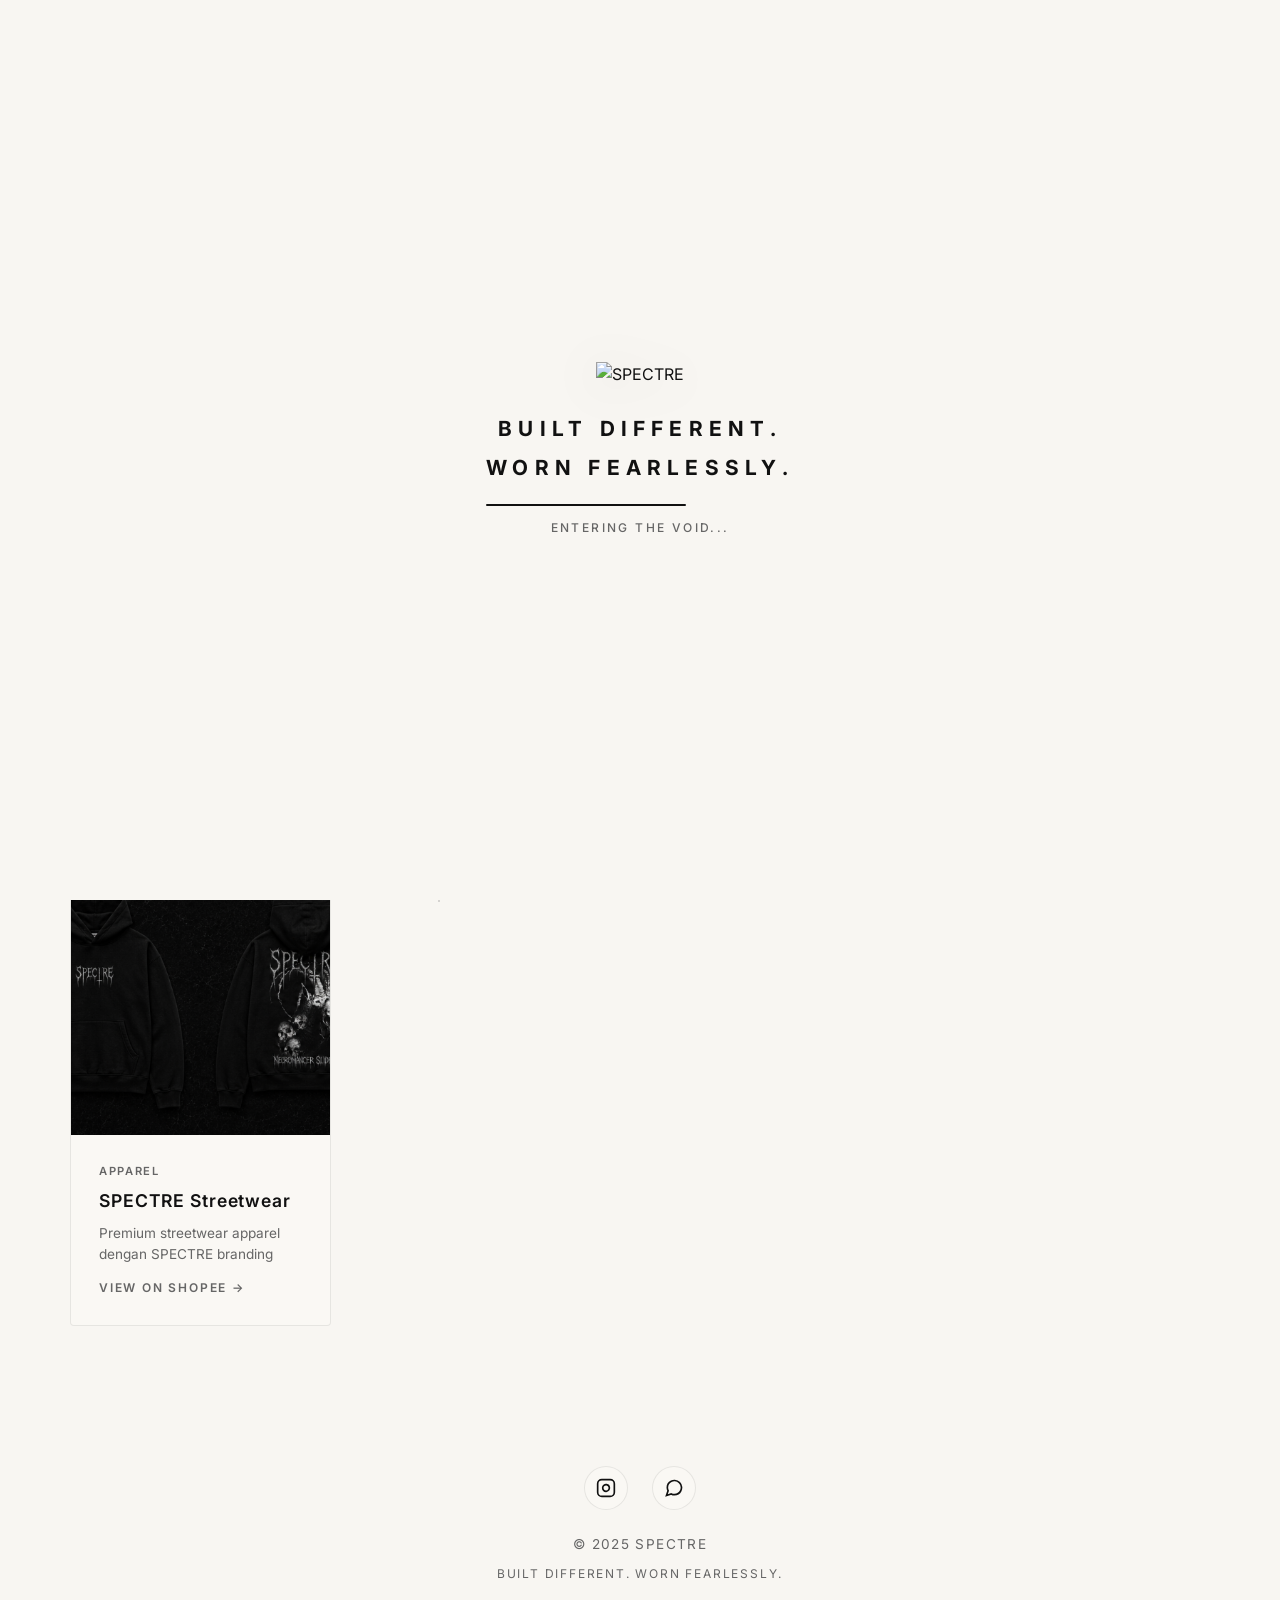
==== commit a98803f5: "Initial commit" ====
--- a/catalog.html
+++ b/catalog.html
@@ -30,7 +30,7 @@
     <!-- Loading Screen -->
     <div id="loadingScreen">
         <div class="loading-content">
-            <img src="assets/images/logo.png" alt="SPECTRE" class="loading-logo">
+            <img src="assets/images/logo.svg" alt="SPECTRE" class="loading-logo">
             <div class="loading-text">
                 <p class="loading-line-1">BUILT DIFFERENT.</p>
                 <p class="loading-line-2">WORN FEARLESSLY.</p>
--- a/catalog.css
+++ b/catalog.css
@@ -2,7 +2,7 @@
 
 /* CSS Variables - Premium Editorial Color System */
 :root {
-    --color-primary-bg: #F4F1EB;
+    --color-primary-bg: #F8F6F2;
     --color-secondary-bg: #ECE6DB;
     --color-primary-text: #111111;
     --color-secondary-text: #666666;
@@ -87,11 +87,11 @@
 }
 
 .loading-logo {
-    width: 120px;
-    height: 120px;
-    margin-bottom: 32px;
+    width: 200px;
+    height: 200px;
+    margin-bottom: 24px;
     object-fit: contain;
-    filter: drop-shadow(0 4px 16px rgba(0, 0, 0, 0.08));
+    filter: drop-shadow(0 6px 24px rgba(0, 0, 0, 0.12));
     opacity: 0;
     animation: logoFadeIn 0.8s ease 0.3s forwards;
 }
@@ -99,7 +99,7 @@
 .loading-text {
     opacity: 0;
     animation: textFadeIn 0.8s ease 0.6s forwards;
-    margin-bottom: 24px;
+    margin-bottom: 20px;
 }
 
 .loading-line-1 {
@@ -108,9 +108,9 @@
     letter-spacing: 0.3em;
     text-transform: uppercase;
     color: var(--color-primary-text);
-    margin-bottom: 8px;
-    opacity: 0;
-    animation: lineFadeIn 0.6s ease 0.9s forwards;
+    margin-bottom: 6px;
+    opacity: 0;
+    animation: lineFadeIn 0.5s ease 0.7s forwards;
 }
 
 .loading-line-2 {
@@ -119,9 +119,9 @@
     letter-spacing: 0.3em;
     text-transform: uppercase;
     color: var(--color-primary-text);
-    margin-bottom: 24px;
-    opacity: 0;
-    animation: lineFadeIn 0.6s ease 1.1s forwards;
+    margin-bottom: 16px;
+    opacity: 0;
+    animation: lineFadeIn 0.5s ease 0.9s forwards;
 }
 
 .loading-bar-container {
@@ -131,14 +131,14 @@
     border-radius: 1px;
     overflow: hidden;
     opacity: 0;
-    animation: fadeIn 0.6s ease 1.3s forwards;
+    animation: fadeIn 0.5s ease 1.0s forwards;
 }
 
 .loading-bar {
     width: 0%;
     height: 100%;
     background: var(--color-primary-text);
-    animation: loadingProgress 1.5s ease-in-out 1.4s forwards;
+    animation: loadingProgress 0.8s ease-in-out 1.1s forwards;
 }
 
 .loading-status {
@@ -147,9 +147,9 @@
     letter-spacing: 0.2em;
     text-transform: uppercase;
     color: var(--color-secondary-text);
-    margin-top: 16px;
-    opacity: 0;
-    animation: fadeIn 0.6s ease 1.5s forwards;
+    margin-top: 12px;
+    opacity: 0;
+    animation: fadeIn 0.5s ease 1.2s forwards;
 }
 
 /* Cinematic Animations */
@@ -357,7 +357,7 @@
 .products-grid {
     display: grid;
     grid-template-columns: repeat(4, 1fr);
-    gap: 24px;
+    gap: 32px;
 }
 
 /* Product Card */
@@ -372,6 +372,7 @@
     color: inherit;
     display: block;
     position: relative;
+    padding: 0;
 }
 
 .product-card:hover {
@@ -395,7 +396,7 @@
 }
 
 .product-card:hover .product-image img {
-    transform: scale(1.05);
+    transform: scale(1.08);
 }
 
 .product-view-indicator {
@@ -437,7 +438,7 @@
 }
 
 .product-info {
-    padding: 24px;
+    padding: 28px;
 }
 
 .product-category {
@@ -450,17 +451,17 @@
 }
 
 .product-name {
-    font-size: 1.05rem;
+    font-size: 1.1rem;
     font-weight: 600;
     letter-spacing: 0.05em;
-    margin-bottom: 8px;
+    margin-bottom: 10px;
     line-height: 1.4;
 }
 
 .product-description {
-    font-size: 0.8rem;
-    color: var(--color-secondary-text);
-    margin-bottom: 12px;
+    font-size: 0.85rem;
+    color: var(--color-secondary-text);
+    margin-bottom: 14px;
     line-height: 1.5;
 }
 
@@ -470,7 +471,7 @@
     letter-spacing: 0.15em;
     text-transform: uppercase;
     color: var(--color-secondary-text);
-    margin-top: 8px;
+    margin-top: 10px;
     transition: all var(--transition-medium);
     display: flex;
     align-items: center;
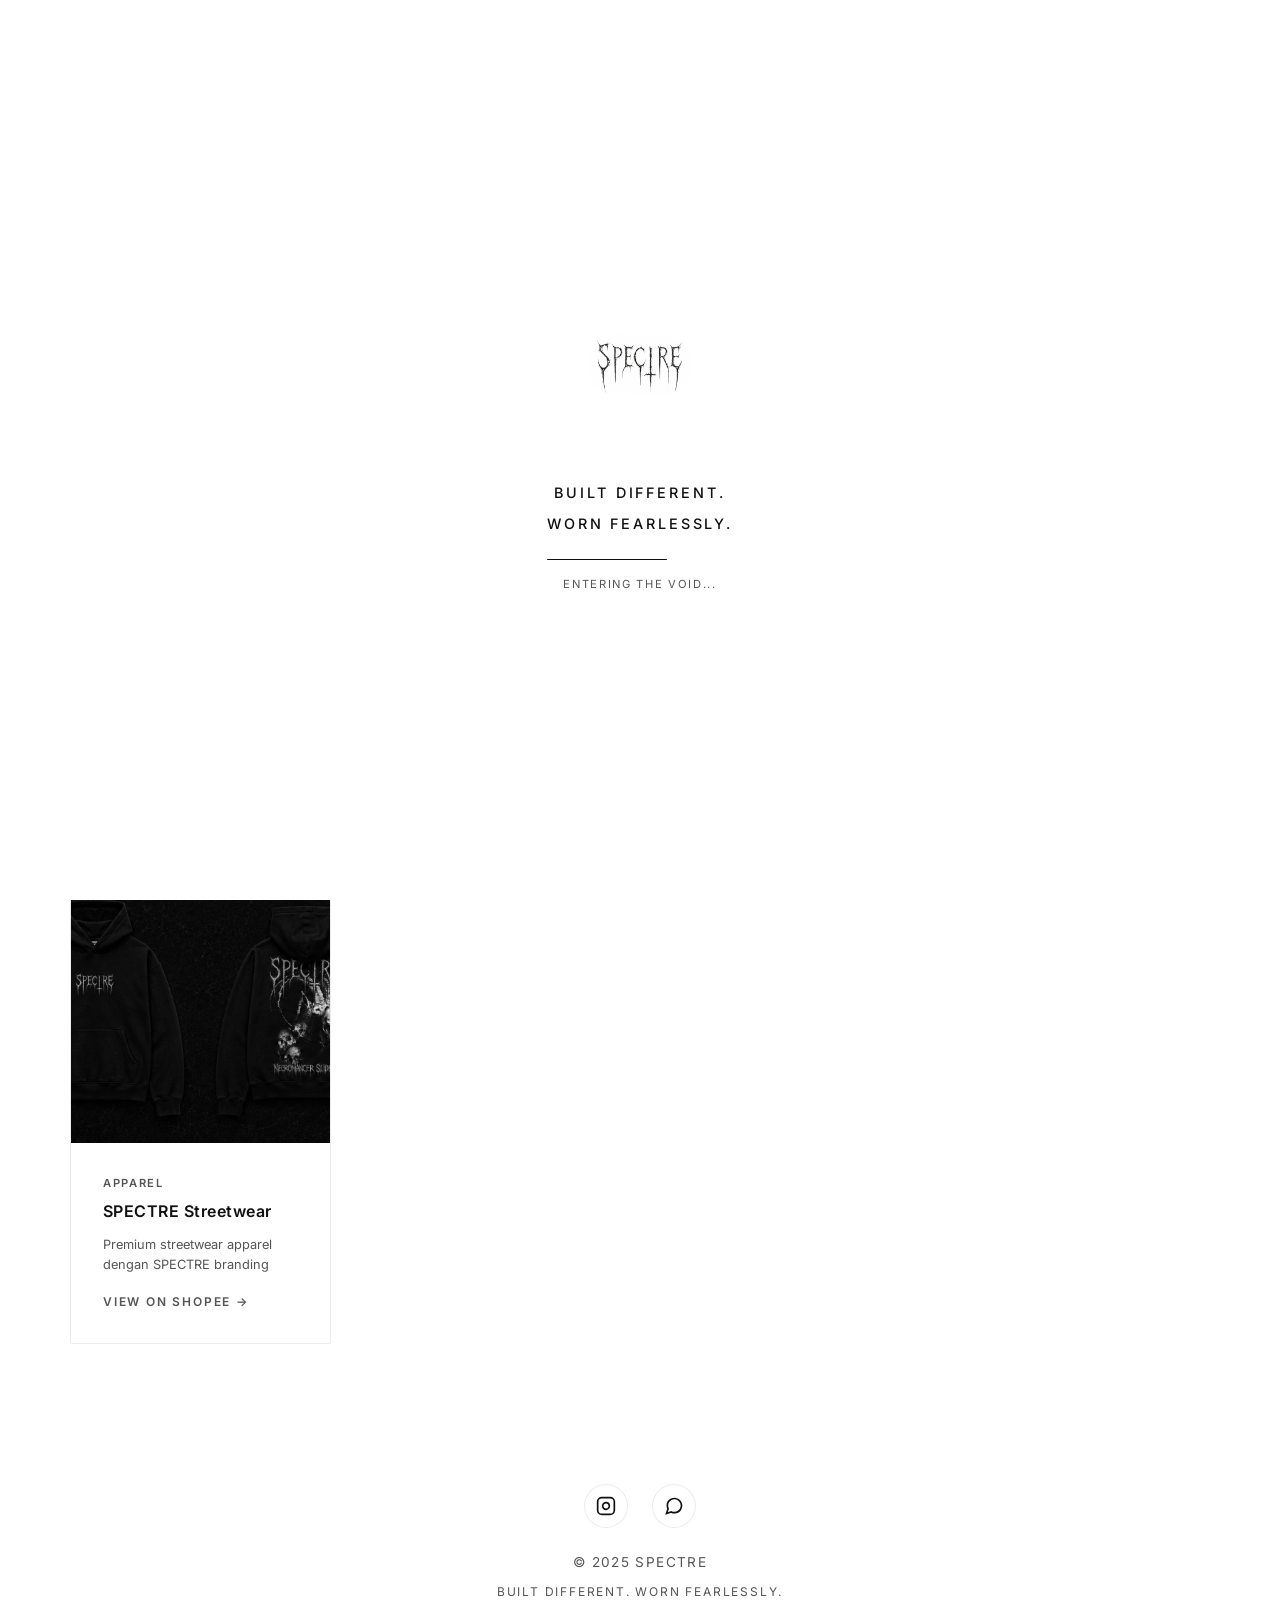
==== commit b2b6b308: "Update website" ====
--- a/catalog.html
+++ b/catalog.html
@@ -30,7 +30,7 @@
     <!-- Loading Screen -->
     <div id="loadingScreen">
         <div class="loading-content">
-            <img src="assets/images/logo.svg" alt="SPECTRE" class="loading-logo">
+            <img src="assets/images/logo.png" alt="SPECTRE" class="loading-logo">
             <div class="loading-text">
                 <p class="loading-line-1">BUILT DIFFERENT.</p>
                 <p class="loading-line-2">WORN FEARLESSLY.</p>
--- a/catalog.css
+++ b/catalog.css
@@ -1,22 +1,22 @@
 /* Catalog Page Styles - Bone-White Editorial Aesthetic */
 
-/* CSS Variables - Premium Editorial Color System */
+/* CSS Variables - Premium Monochrome Fashion Color System */
 :root {
-    --color-primary-bg: #F8F6F2;
-    --color-secondary-bg: #ECE6DB;
+    --color-primary-bg: #FFFFFF;
+    --color-secondary-bg: #F5F5F5;
     --color-primary-text: #111111;
-    --color-secondary-text: #666666;
-    --color-card-bg: #FAF8F4;
+    --color-secondary-text: #555555;
+    --color-card-bg: rgba(255, 255, 255, 0.8);
     --color-border: rgba(0, 0, 0, 0.08);
     --color-border-hover: rgba(0, 0, 0, 0.12);
-    --color-accent: #A6FF00;
+    --color-accent: #000000;
     
     --card-bg: var(--color-card-bg);
     --card-border: var(--color-border);
     
-    --shadow-subtle: 0 2px 8px rgba(0, 0, 0, 0.04);
-    --shadow-hover: 0 8px 24px rgba(0, 0, 0, 0.08);
-    --shadow-lift: 0 12px 32px rgba(0, 0, 0, 0.12);
+    --shadow-subtle: 0 2px 12px rgba(0, 0, 0, 0.04);
+    --shadow-hover: 0 8px 32px rgba(0, 0, 0, 0.06);
+    --shadow-lift: 0 16px 48px rgba(0, 0, 0, 0.08);
     
     --transition-fast: 0.25s ease;
     --transition-medium: 0.4s ease;
@@ -87,13 +87,13 @@
 }
 
 .loading-logo {
-    width: 200px;
-    height: 200px;
-    margin-bottom: 24px;
+    width: 120px;
+    height: 120px;
+    margin-bottom: 48px;
     object-fit: contain;
-    filter: drop-shadow(0 6px 24px rgba(0, 0, 0, 0.12));
-    opacity: 0;
-    animation: logoFadeIn 0.8s ease 0.3s forwards;
+    filter: drop-shadow(0 4px 16px rgba(0, 0, 0, 0.06));
+    opacity: 0;
+    animation: logoFadeIn 1.2s ease 0.4s forwards;
 }
 
 .loading-text {
@@ -103,53 +103,53 @@
 }
 
 .loading-line-1 {
-    font-size: 1.3rem;
-    font-weight: 700;
-    letter-spacing: 0.3em;
-    text-transform: uppercase;
-    color: var(--color-primary-text);
-    margin-bottom: 6px;
-    opacity: 0;
-    animation: lineFadeIn 0.5s ease 0.7s forwards;
+    font-size: 0.9rem;
+    font-weight: 500;
+    letter-spacing: 0.2em;
+    text-transform: uppercase;
+    color: var(--color-primary-text);
+    margin-bottom: 8px;
+    opacity: 0;
+    animation: lineFadeIn 0.6s ease 1.0s forwards;
 }
 
 .loading-line-2 {
-    font-size: 1.3rem;
-    font-weight: 700;
-    letter-spacing: 0.3em;
-    text-transform: uppercase;
-    color: var(--color-primary-text);
-    margin-bottom: 16px;
-    opacity: 0;
-    animation: lineFadeIn 0.5s ease 0.9s forwards;
+    font-size: 0.9rem;
+    font-weight: 500;
+    letter-spacing: 0.2em;
+    text-transform: uppercase;
+    color: var(--color-primary-text);
+    margin-bottom: 24px;
+    opacity: 0;
+    animation: lineFadeIn 0.6s ease 1.2s forwards;
 }
 
 .loading-bar-container {
-    width: 200px;
-    height: 2px;
+    width: 120px;
+    height: 1px;
     background: var(--color-border);
     border-radius: 1px;
     overflow: hidden;
     opacity: 0;
-    animation: fadeIn 0.5s ease 1.0s forwards;
+    animation: fadeIn 0.6s ease 1.4s forwards;
 }
 
 .loading-bar {
     width: 0%;
     height: 100%;
     background: var(--color-primary-text);
-    animation: loadingProgress 0.8s ease-in-out 1.1s forwards;
+    animation: loadingProgress 1.0s ease-in-out 1.5s forwards;
 }
 
 .loading-status {
-    font-size: 0.75rem;
-    font-weight: 500;
-    letter-spacing: 0.2em;
-    text-transform: uppercase;
-    color: var(--color-secondary-text);
-    margin-top: 12px;
-    opacity: 0;
-    animation: fadeIn 0.5s ease 1.2s forwards;
+    font-size: 0.7rem;
+    font-weight: 400;
+    letter-spacing: 0.15em;
+    text-transform: uppercase;
+    color: var(--color-secondary-text);
+    margin-top: 16px;
+    opacity: 0;
+    animation: fadeIn 0.6s ease 1.6s forwards;
 }
 
 /* Cinematic Animations */
@@ -362,9 +362,9 @@
 
 /* Product Card */
 .product-card {
-    background: var(--color-card-bg);
+    background: rgba(255, 255, 255, 0.9);
     border: 1px solid var(--color-border);
-    border-radius: 4px;
+    border-radius: 2px;
     overflow: hidden;
     transition: all var(--transition-medium);
     cursor: pointer;
@@ -373,17 +373,18 @@
     display: block;
     position: relative;
     padding: 0;
+    backdrop-filter: blur(10px);
 }
 
 .product-card:hover {
-    transform: translateY(-6px);
+    transform: translateY(-4px);
     border-color: var(--color-border-hover);
-    box-shadow: var(--shadow-lift);
+    box-shadow: var(--shadow-hover);
 }
 
 .product-image {
     aspect-ratio: 1;
-    background: var(--color-primary-bg);
+    background: #F5F5F5;
     overflow: hidden;
     position: relative;
 }
@@ -396,7 +397,7 @@
 }
 
 .product-card:hover .product-image img {
-    transform: scale(1.08);
+    transform: scale(1.05);
 }
 
 .product-view-indicator {
@@ -438,7 +439,7 @@
 }
 
 .product-info {
-    padding: 28px;
+    padding: 32px;
 }
 
 .product-category {
@@ -451,18 +452,18 @@
 }
 
 .product-name {
-    font-size: 1.1rem;
+    font-size: 1rem;
     font-weight: 600;
-    letter-spacing: 0.05em;
-    margin-bottom: 10px;
+    letter-spacing: 0.03em;
+    margin-bottom: 12px;
     line-height: 1.4;
 }
 
 .product-description {
-    font-size: 0.85rem;
-    color: var(--color-secondary-text);
-    margin-bottom: 14px;
-    line-height: 1.5;
+    font-size: 0.8rem;
+    color: var(--color-secondary-text);
+    margin-bottom: 16px;
+    line-height: 1.6;
 }
 
 .product-cta {
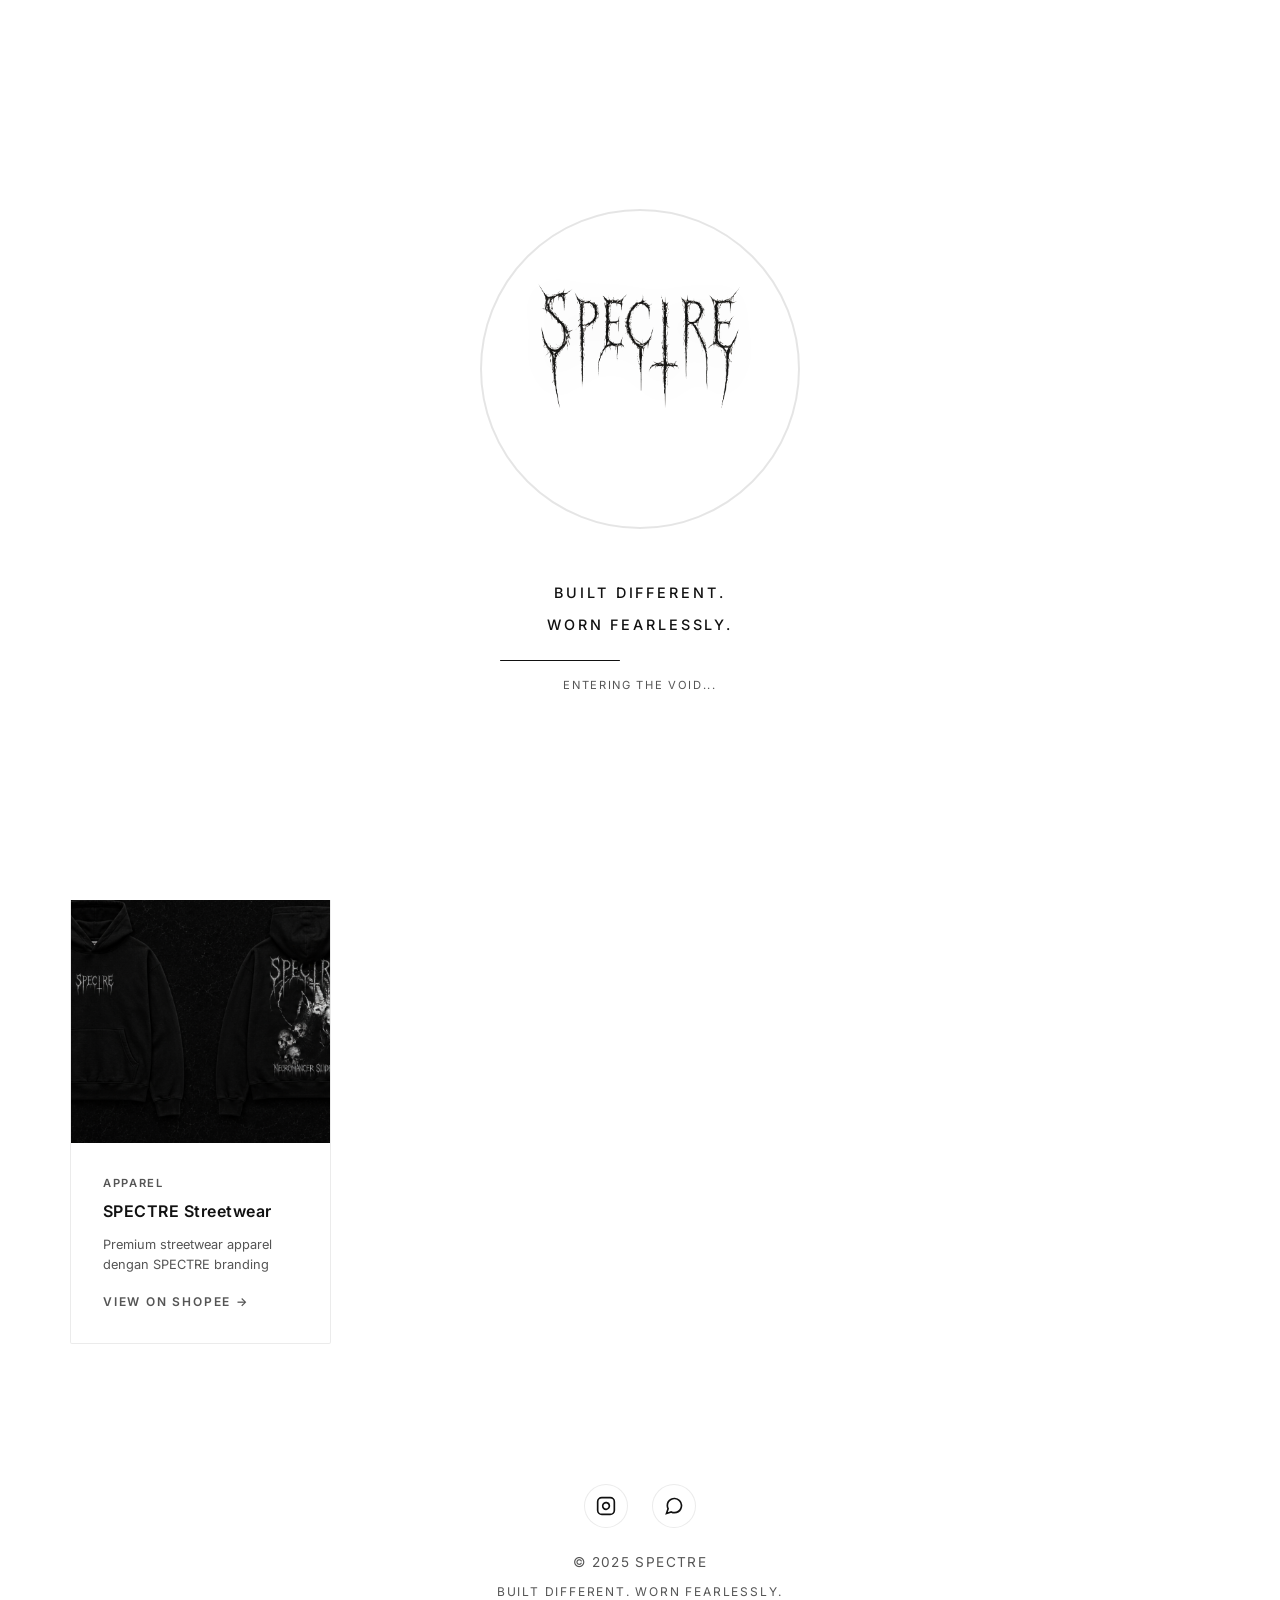
==== commit 08a94bb5: "Update website" ====
--- a/catalog.html
+++ b/catalog.html
@@ -30,7 +30,10 @@
     <!-- Loading Screen -->
     <div id="loadingScreen">
         <div class="loading-content">
-            <img src="assets/images/logo.png" alt="SPECTRE" class="loading-logo">
+<div class="loading-logo-container">
+                <img src="assets/images/logo.png" alt="SPECTRE" class="loading-logo">
+                <div class="loading-ring"></div>
+            </div>
             <div class="loading-text">
                 <p class="loading-line-1">BUILT DIFFERENT.</p>
                 <p class="loading-line-2">WORN FEARLESSLY.</p>
--- a/catalog.css
+++ b/catalog.css
@@ -87,13 +87,44 @@
 }
 
 .loading-logo {
-    width: 120px;
-    height: 120px;
+    width: 280px;
+    height: 280px;
     margin-bottom: 48px;
     object-fit: contain;
     filter: drop-shadow(0 4px 16px rgba(0, 0, 0, 0.06));
     opacity: 0;
     animation: logoFadeIn 1.2s ease 0.4s forwards;
+    position: relative;
+    z-index: 2;
+}
+
+.loading-logo-container {
+    position: relative;
+    display: flex;
+    align-items: center;
+    justify-content: center;
+    margin-bottom: 48px;
+}
+
+.loading-ring {
+    position: absolute;
+    width: 320px;
+    height: 320px;
+    border: 2px solid rgba(0, 0, 0, 0.1);
+    border-radius: 50%;
+    z-index: 1;
+    animation: ringPulse 3s ease-in-out infinite;
+}
+
+@keyframes ringPulse {
+    0%, 100% {
+        transform: scale(1);
+        opacity: 0.5;
+    }
+    50% {
+        transform: scale(1.05);
+        opacity: 0.3;
+    }
 }
 
 .loading-text {
